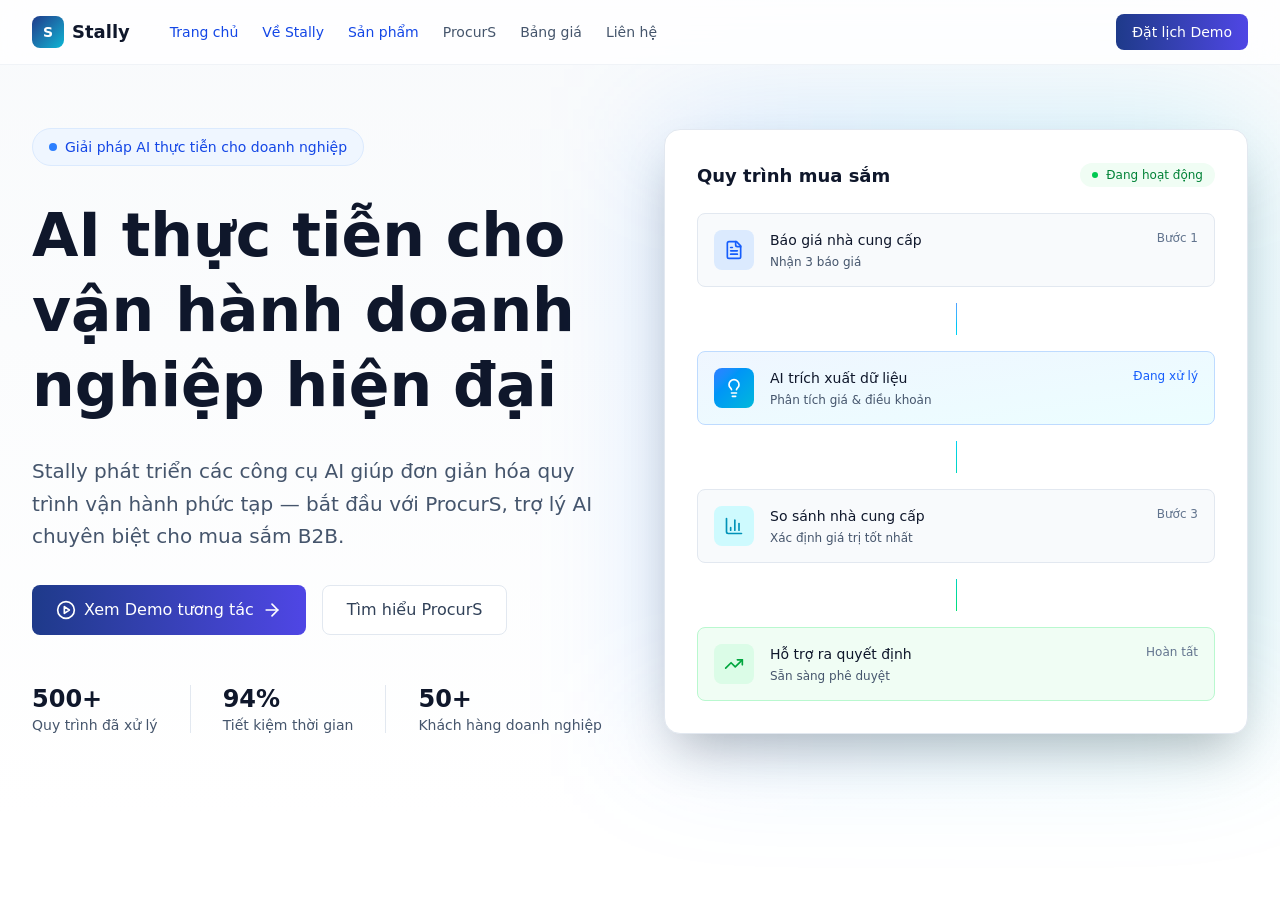
==== index.html @ f362bc27 "Initial Stally website deploy" ====
<!doctype html>
<html lang="vi">
  <head>
    <meta charset="utf-8">
    <meta name="viewport" content="width=device-width, initial-scale=1">
    <title>Stally Website - Preview</title>
    <style>
      html,
      body {
        width: 100%;
        height: 100%;
        margin: 0;
        background: #ffffff;
        overflow: hidden;
      }

      iframe {
        width: 100%;
        height: 100%;
        border: 0;
        display: block;
        background: #ffffff;
      }
    </style>
  </head>
  <body>
    <iframe
      title="Stally Website Preview"
      src="Stally%20Website%20%E2%80%93%20Figma%20Make_files/a_002_HheW.html"
    ></iframe>
    <script>
      (() => {
        const CONTACT_PHONE = "+84907930205";
        const CONTACT_TEXT = ["liên hệ", "lien he", "contact", "gọi", "goi", "tư vấn", "tu van"];

        const normalize = (value) =>
          String(value || "")
            .normalize("NFD")
            .replace(/[\u0300-\u036f]/g, "")
            .toLowerCase();

        const isContactTarget = (element) => {
          const text = normalize(element?.innerText || element?.textContent || "");
          return CONTACT_TEXT.some((keyword) => text.includes(normalize(keyword)));
        };

        const wireContactCalls = () => {
          const iframe = document.querySelector("iframe");
          const frameDocument = iframe?.contentDocument;
          if (!frameDocument || frameDocument.__stallyContactCallWired) return;

          frameDocument.__stallyContactCallWired = true;
          frameDocument.addEventListener(
            "click",
            (event) => {
              const path = event.composedPath ? event.composedPath() : [];
              const target = path.find((node) => node?.nodeType === 1 && isContactTarget(node));
              if (!target) return;

              event.preventDefault();
              event.stopPropagation();
              window.location.href = `tel:${CONTACT_PHONE}`;
            },
            true
          );
        };

        document.querySelector("iframe")?.addEventListener("load", wireContactCalls);
        window.addEventListener("load", wireContactCalls);
      })();
    </script>
  </body>
</html>
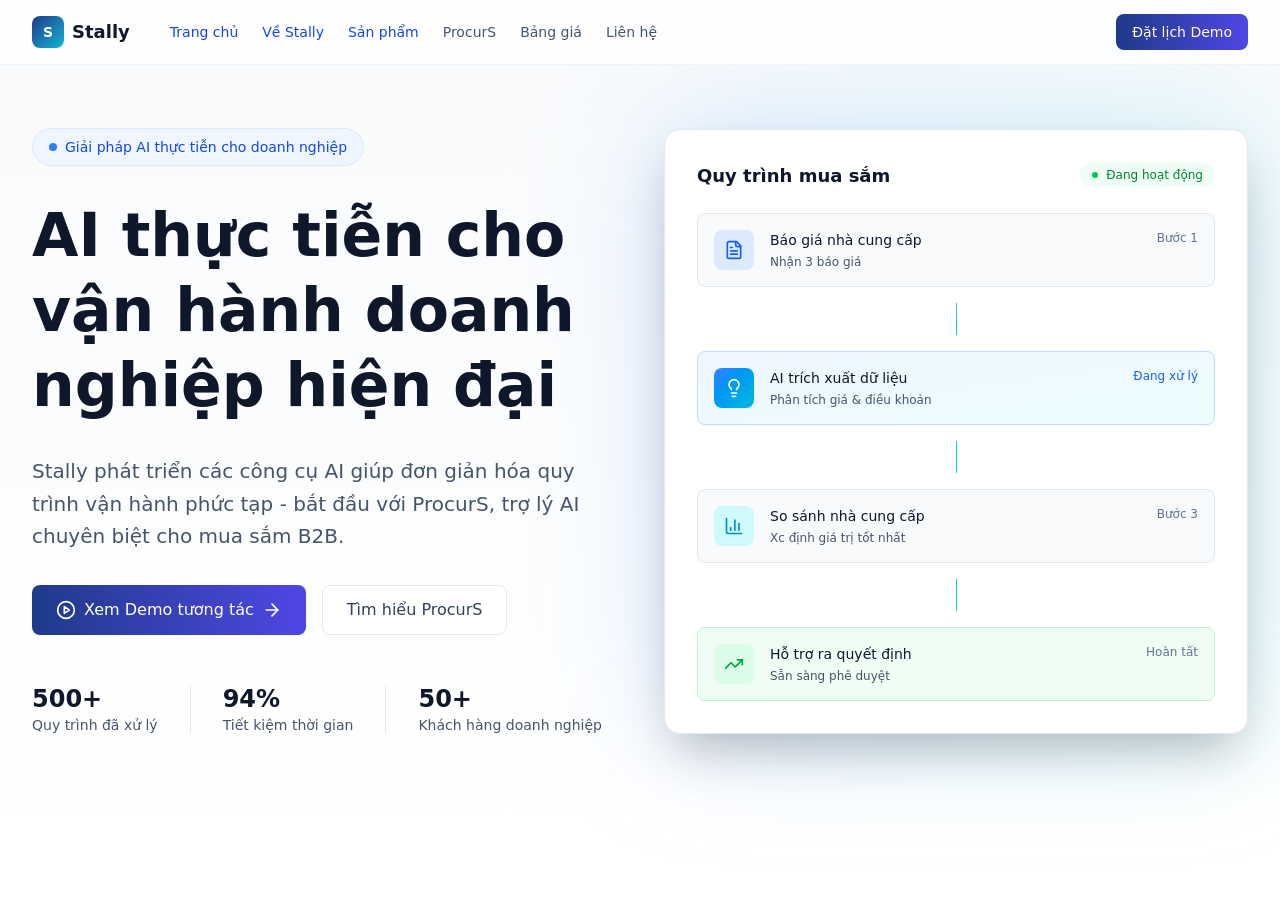
==== commit a91575cc: "Fix navigation scrolling and text cleanup" ====
--- a/index.html
+++ b/index.html
@@ -30,43 +30,95 @@
     ></iframe>
     <script>
       (() => {
-        const CONTACT_PHONE = "+84907930205";
-        const CONTACT_TEXT = ["liên hệ", "lien he", "contact", "gọi", "goi", "tư vấn", "tu van"];
+        const CONTACT_PHONE = "+84941205852";
+        const SITE = "website";
 
         const normalize = (value) =>
           String(value || "")
             .normalize("NFD")
             .replace(/[\u0300-\u036f]/g, "")
-            .toLowerCase();
+            .replace(/đ/g, "d")
+            .replace(/Đ/g, "d")
+            .toLowerCase()
+            .replace(/\s+/g, " ")
+            .trim();
 
-        const isContactTarget = (element) => {
-          const text = normalize(element?.innerText || element?.textContent || "");
-          return CONTACT_TEXT.some((keyword) => text.includes(normalize(keyword)));
+        const clickText = (element) => normalize(element?.innerText || element?.textContent || "");
+
+        const targetForWebsite = (text) => {
+          if (text.includes("trang chu") || text === "stally") return "home";
+          if (text.includes("ve stally") || text.includes("stally lam gi")) return "about";
+          if (text.includes("san pham") || text.includes("procurs") || text.includes("bang gia")) return "products";
+          if (text.includes("demo") || text.includes("lien he") || text.includes("tu van")) return "contact";
+          return "";
         };
 
-        const wireContactCalls = () => {
+        const targetForLanding = (text) => {
+          if (text.includes("van de")) return "van-de";
+          if (text.includes("giai phap")) return "giai-phap";
+          if (text.includes("tinh nang")) return "tinh-nang";
+          if (text.includes("cach hoat dong")) return "cach-hoat-dong";
+          if (text.includes("bang gia")) return "bang-gia";
+          if (text === "demo" || text.includes("dat lich demo")) return "demo";
+          if (text.includes("lien he") || text.includes("early access") || text.includes("dang ky") || text.includes("tham gia") || text.includes("dung thu")) return "lien-he";
+          return "";
+        };
+
+        const targetFromText = (text) => SITE === "landing" ? targetForLanding(text) : targetForWebsite(text);
+
+        const shouldCall = (text, inNavOrFooter) => {
+          if (inNavOrFooter) return false;
+          return text.includes("lien he tu van") || text.includes("tu van") || text === "lien he";
+        };
+
+        const scrollFrameTo = (frameDocument, id) => {
+          const target = frameDocument.getElementById(id);
+          if (!target) return false;
+          frameDocument.documentElement.style.scrollBehavior = "smooth";
+          frameDocument.documentElement.style.overflowY = "auto";
+          frameDocument.body.style.overflowY = "auto";
+          target.style.scrollMarginTop = "88px";
+          target.scrollIntoView({ behavior: "smooth", block: "start" });
+          return true;
+        };
+
+        const wireInteractions = () => {
           const iframe = document.querySelector("iframe");
           const frameDocument = iframe?.contentDocument;
-          if (!frameDocument || frameDocument.__stallyContactCallWired) return;
+          if (!frameDocument || frameDocument.__stallyInteractionsWired) return;
 
-          frameDocument.__stallyContactCallWired = true;
+          frameDocument.__stallyInteractionsWired = true;
           frameDocument.addEventListener(
             "click",
             (event) => {
               const path = event.composedPath ? event.composedPath() : [];
-              const target = path.find((node) => node?.nodeType === 1 && isContactTarget(node));
-              if (!target) return;
+              const clickable = path.find((node) =>
+                node?.nodeType === 1 && (node.tagName === "BUTTON" || node.tagName === "A")
+              );
+              if (!clickable) return;
 
-              event.preventDefault();
-              event.stopPropagation();
-              window.location.href = `tel:${CONTACT_PHONE}`;
+              const text = clickText(clickable);
+              const inNavOrFooter = Boolean(clickable.closest("nav, footer"));
+              const target = targetFromText(text);
+
+              if (shouldCall(text, inNavOrFooter)) {
+                event.preventDefault();
+                event.stopPropagation();
+                window.location.href = `tel:${CONTACT_PHONE}`;
+                return;
+              }
+
+              if (target && scrollFrameTo(frameDocument, target)) {
+                event.preventDefault();
+                event.stopPropagation();
+              }
             },
             true
           );
         };
 
-        document.querySelector("iframe")?.addEventListener("load", wireContactCalls);
-        window.addEventListener("load", wireContactCalls);
+        document.querySelector("iframe")?.addEventListener("load", wireInteractions);
+        window.addEventListener("load", wireInteractions);
       })();
     </script>
   </body>
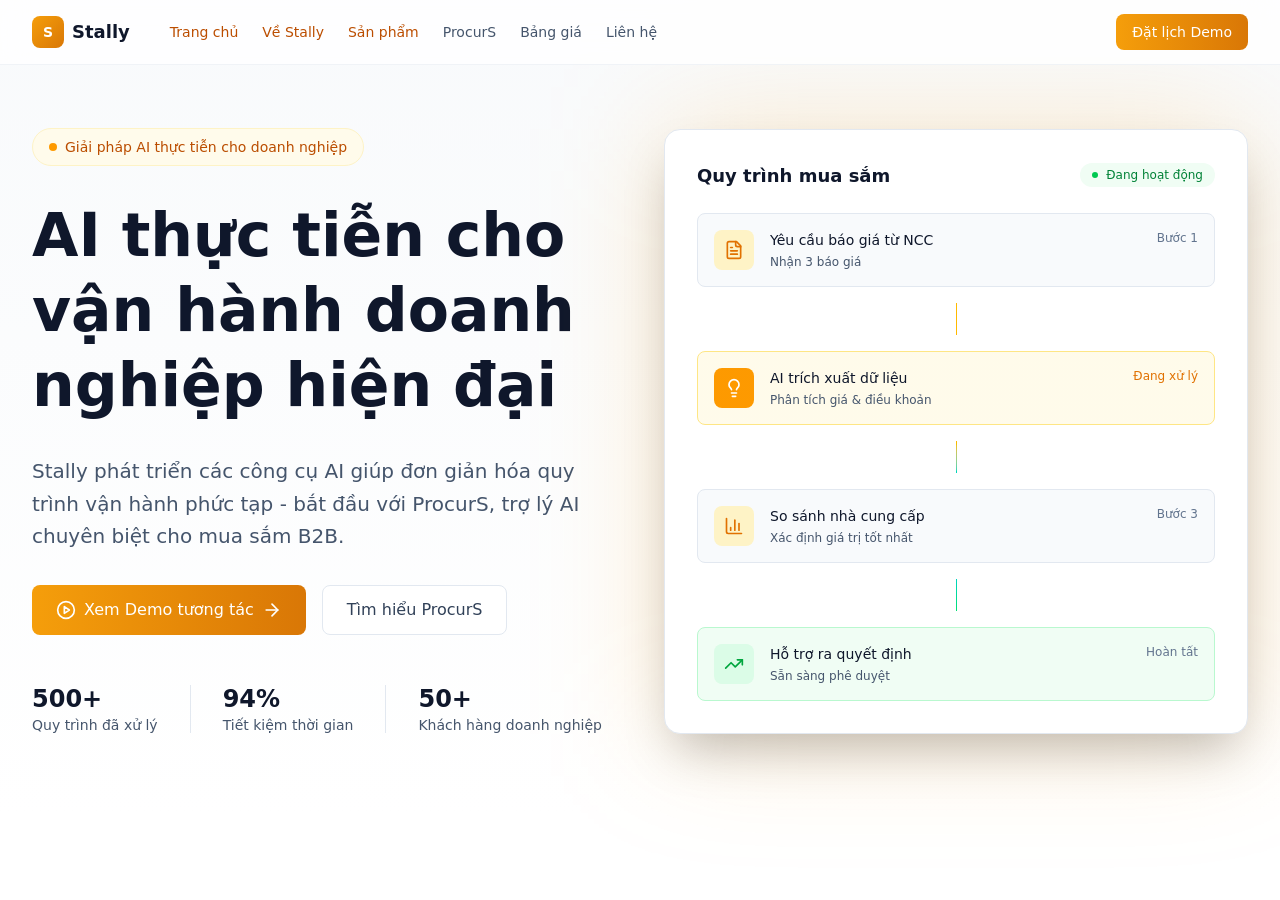
==== commit 0827cec3: "Fix Stally website copy and ProcurS routing" ====
--- a/index.html
+++ b/index.html
@@ -3,7 +3,7 @@
   <head>
     <meta charset="utf-8">
     <meta name="viewport" content="width=device-width, initial-scale=1">
-    <title>Stally Website - Preview</title>
+    <title>Stally</title>
     <style>
       html,
       body {
@@ -48,7 +48,7 @@
         const targetForWebsite = (text) => {
           if (text.includes("trang chu") || text === "stally") return "home";
           if (text.includes("ve stally") || text.includes("stally lam gi")) return "about";
-          if (text.includes("san pham") || text.includes("procurs") || text.includes("bang gia")) return "products";
+          if (text.includes("san pham") || text.includes("bang gia")) return "products";
           if (text.includes("demo") || text.includes("lien he") || text.includes("tu van")) return "contact";
           return "";
         };
@@ -99,6 +99,14 @@
 
               const text = clickText(clickable);
               const inNavOrFooter = Boolean(clickable.closest("nav, footer"));
+
+              if (SITE === "website" && text.includes("procurs")) {
+                event.preventDefault();
+                event.stopPropagation();
+                window.location.href = "/procurS";
+                return;
+              }
+
               const target = targetFromText(text);
 
               if (shouldCall(text, inNavOrFooter)) {
